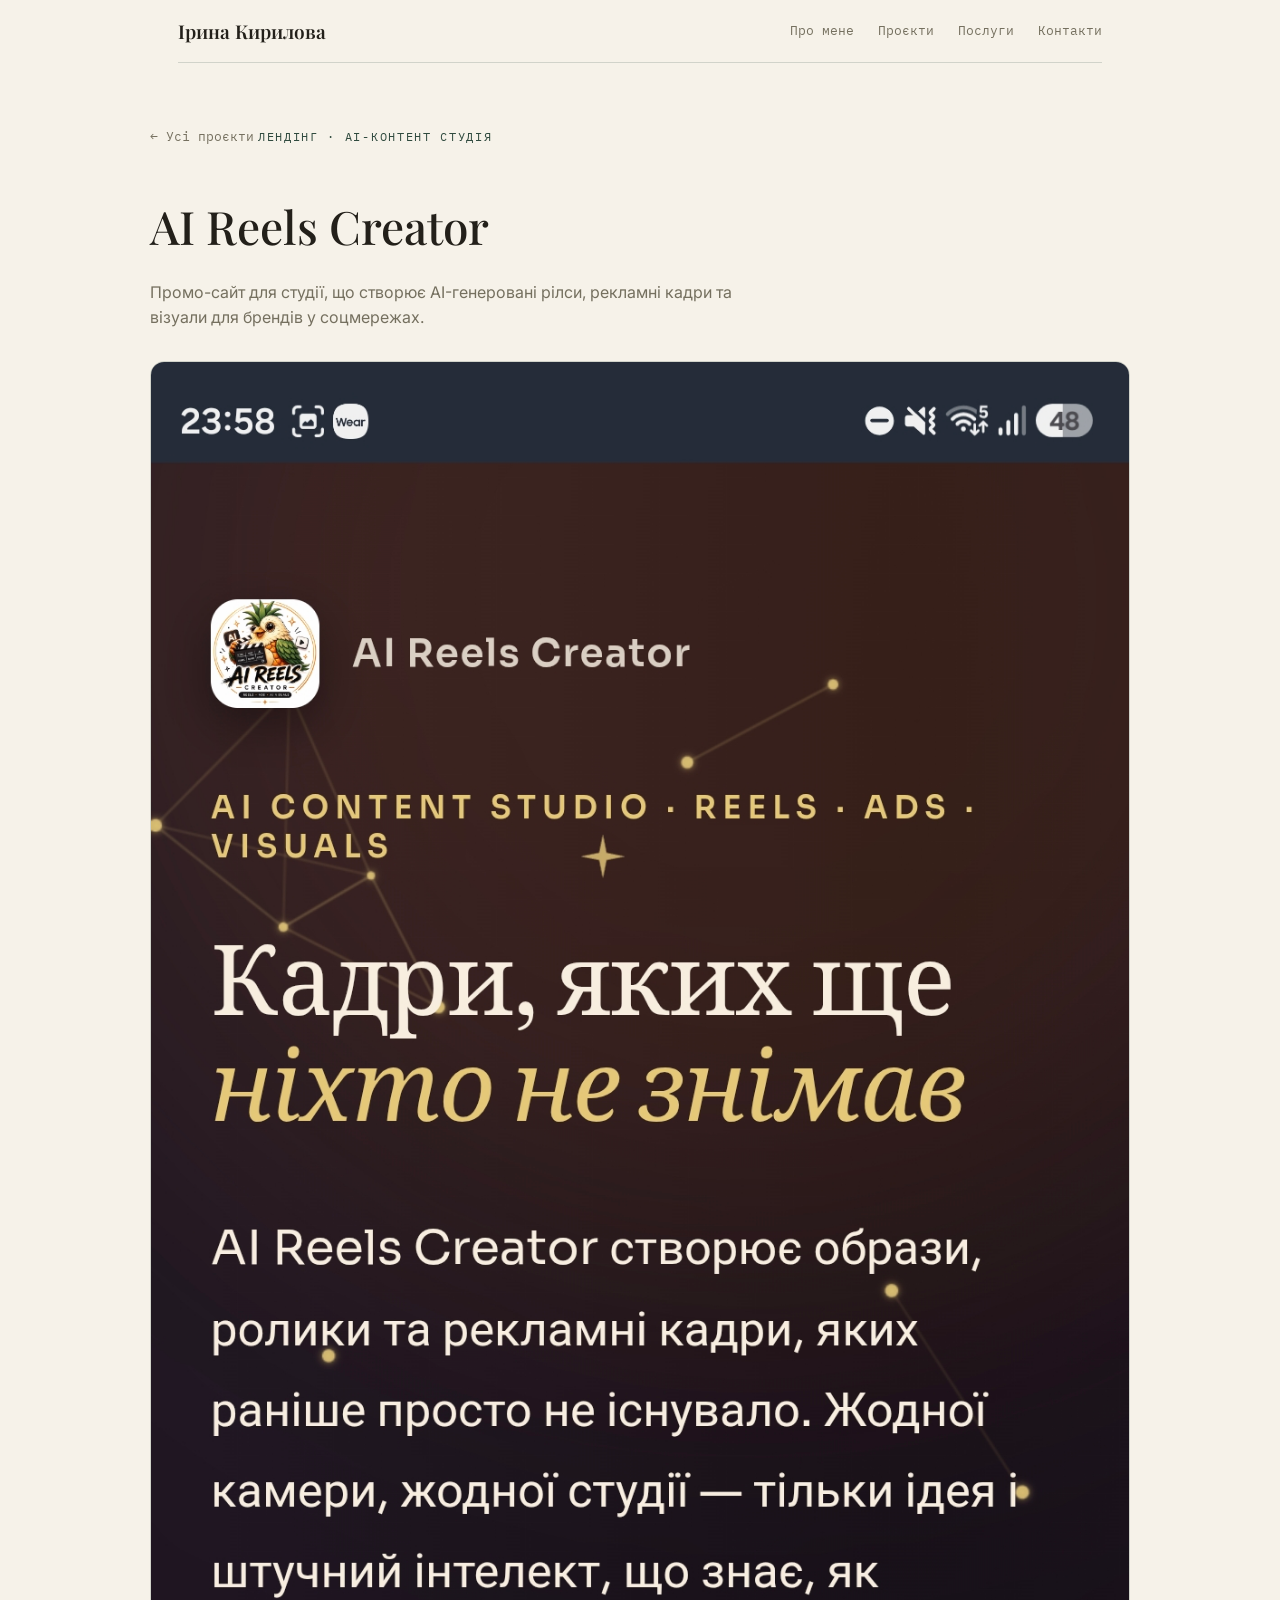
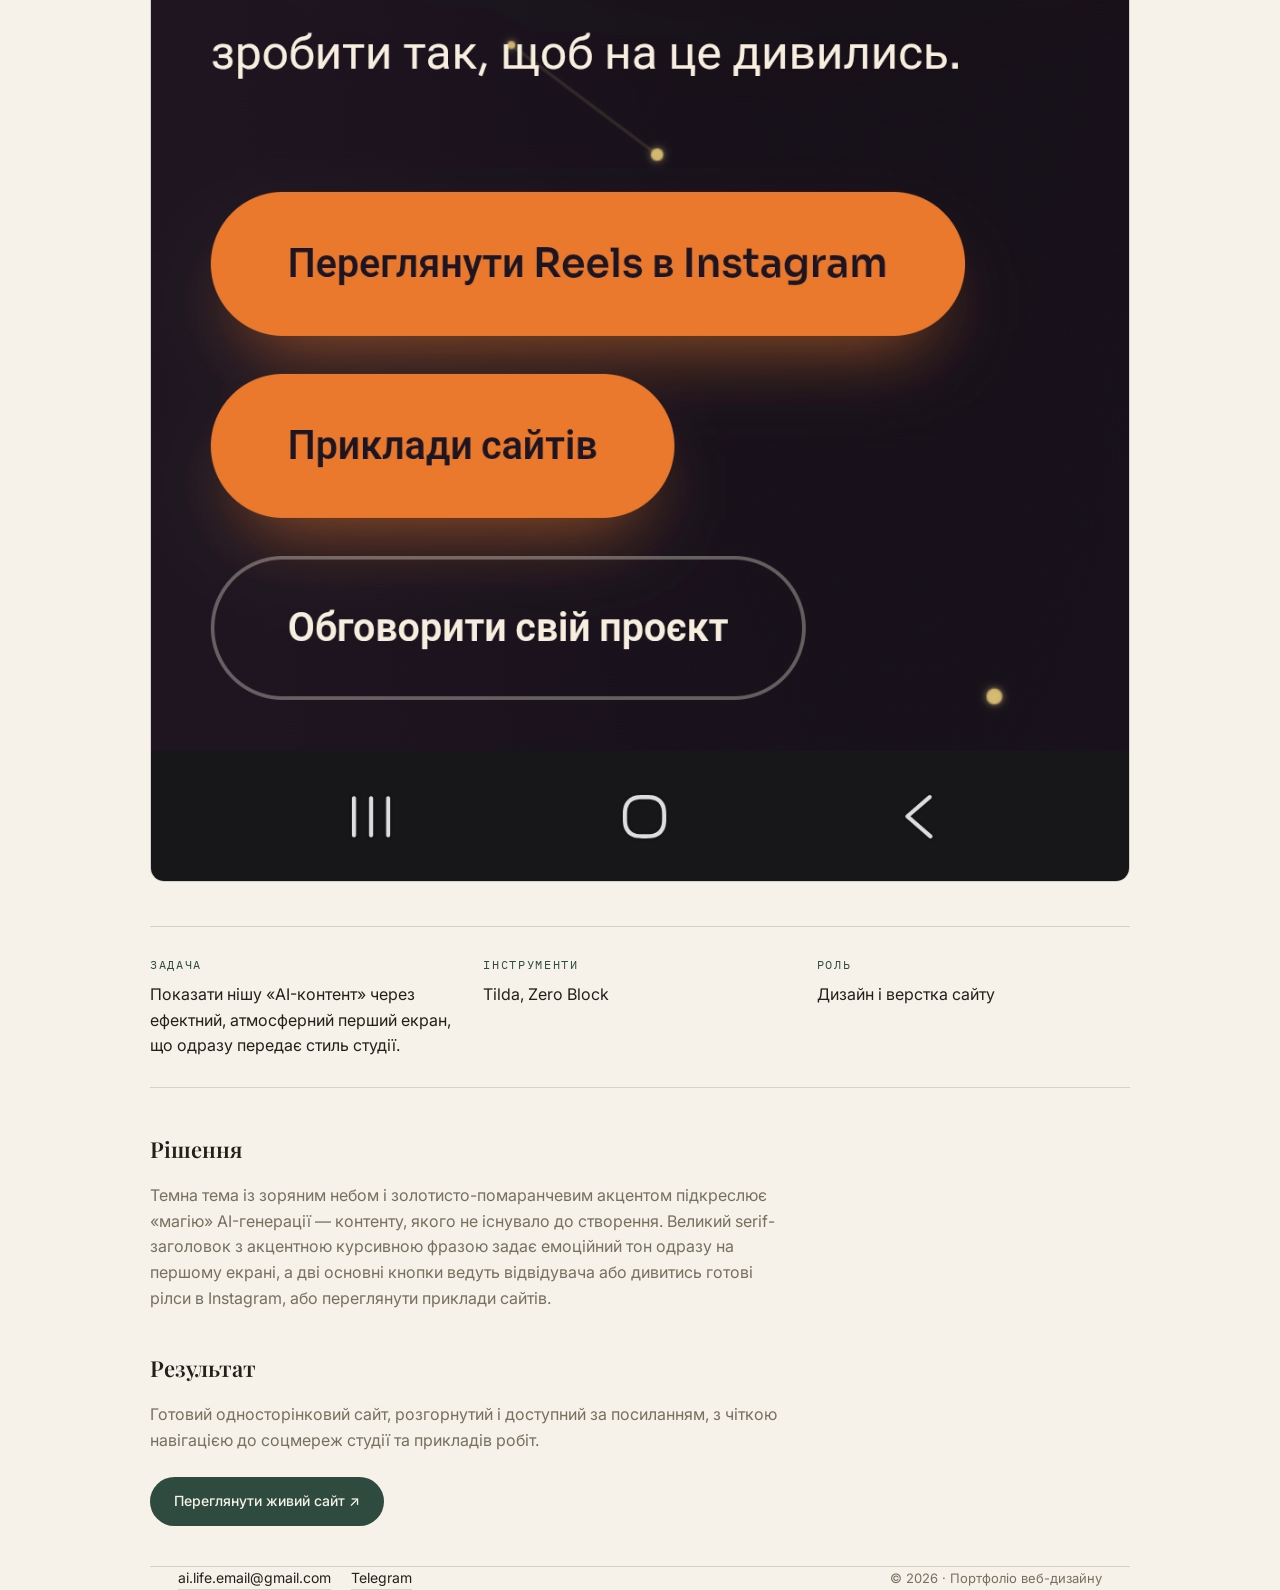
==== cases/ai-reels-creator.html @ 3000259b "Add files via upload" ====
<!DOCTYPE html>
<html lang="uk">
<head>
<meta charset="UTF-8">
<meta name="viewport" content="width=device-width, initial-scale=1.0">
<title>Кейс: AI Reels Creator — Портфоліо</title>
<meta name="description" content="Кейс: лендінг для студії AI Reels Creator на Tilda.">
<link rel="stylesheet" href="../style.css">
</head>
<body>

<header class="wrap">
  <div class="nav">
    <div class="nav-name">Ірина Кирилова</div>
    <div class="nav-links">
      <a href="../index.html#about">Про мене</a>
      <a href="../index.html#projects">Проєкти</a>
      <a href="../index.html#services">Послуги</a>
      <a href="../index.html#contact">Контакти</a>
    </div>
  </div>
</header>

<section class="wrap case-hero">
  <a class="case-back" href="../index.html#projects">← Усі проєкти</a>
  <span class="eyebrow">Лендінг · AI-контент студія</span>
  <h1>AI Reels Creator</h1>
  <p style="color:var(--text-muted); max-width:600px; font-size:16px;">
    Промо-сайт для студії, що створює AI-генеровані рілси, рекламні кадри та візуали для брендів у соцмережах.
  </p>

  <div class="case-cover">
    <img src="../assets/screenshots/ai-reels-creator-hero.jpg" alt="Головний екран сайту AI Reels Creator">
  </div>

  <div class="case-meta">
    <div>
      <span class="eyebrow">Задача</span>
      Показати нішу «AI-контент» через ефектний, атмосферний перший екран, що одразу передає стиль студії.
    </div>
    <div>
      <span class="eyebrow">Інструменти</span>
      Tilda, Zero Block
    </div>
    <div>
      <span class="eyebrow">Роль</span>
      Дизайн і верстка сайту
    </div>
  </div>

  <div class="case-body">
    <h2>Рішення</h2>
    <p>
      Темна тема із зоряним небом і золотисто-помаранчевим акцентом підкреслює «магію» AI-генерації —
      контенту, якого не існувало до створення. Великий serif-заголовок з акцентною курсивною фразою
      задає емоційний тон одразу на першому екрані, а дві основні кнопки ведуть відвідувача або
      дивитись готові рілси в Instagram, або переглянути приклади сайтів.
    </p>
    <h2>Результат</h2>
    <p>
      Готовий односторінковий сайт, розгорнутий і доступний за посиланням, з чіткою навігацією
      до соцмереж студії та прикладів робіт.
    </p>
    <div class="btn-row" style="margin-top:24px;">
      <a class="btn btn-primary" href="https://gregarious-figolla-b97cef.netlify.app/" target="_blank" rel="noopener">Переглянути живий сайт ↗</a>
    </div>
  </div>
</section>

<footer class="wrap">
  <div class="contacts">
    <a href="mailto:ai.life.email@gmail.com">ai.life.email@gmail.com</a>
    <a href="https://t.me/KyrylovaIryna" target="_blank" rel="noopener">Telegram</a>
  </div>
  <div class="copy">© 2026 · Портфоліо веб-дизайну</div>
</footer>

</body>
</html>
---- style.css ----
@import url('https://fonts.googleapis.com/css2?family=Playfair+Display:ital,wght@0,500;0,600;1,500;1,600&family=Inter:wght@400;500;600&family=IBM+Plex+Mono:wght@400;500&display=swap');

:root {
  --bg: #f6f2e9;
  --surface: #ffffff;
  --surface-2: #eee8db;
  --accent-gold: #2f4a3e;
  --accent-coral: #1e332b;
  --text: #23201a;
  --text-muted: #75705f;
  --line: rgba(47, 74, 62, 0.18);
  --radius: 14px;
}

* { box-sizing: border-box; }

html { scroll-behavior: smooth; }

body {
  margin: 0;
  background: var(--bg);
  color: var(--text);
  font-family: 'Inter', sans-serif;
  line-height: 1.6;
  -webkit-font-smoothing: antialiased;
}

body::before {
  content: '';
  position: fixed;
  inset: 0;
  pointer-events: none;
  z-index: 0;
}

a { color: inherit; }

.wrap {
  max-width: 980px;
  margin: 0 auto;
  padding: 0 28px;
  position: relative;
  z-index: 1;
}

.eyebrow {
  font-family: 'IBM Plex Mono', monospace;
  font-size: 12px;
  letter-spacing: 0.14em;
  text-transform: uppercase;
  color: var(--accent-gold);
}

/* ---------- Header ---------- */
header {
  padding: 28px 0 0;
}
.nav {
  display: flex;
  justify-content: space-between;
  align-items: center;
  padding: 16px 0;
  border-bottom: 1px solid var(--line);
}
.nav-name {
  font-family: 'Playfair Display', serif;
  font-size: 19px;
  font-weight: 600;
}
.nav-links {
  display: flex;
  gap: 24px;
  font-family: 'IBM Plex Mono', monospace;
  font-size: 13px;
  color: var(--text-muted);
}
.nav-links a { text-decoration: none; }
.nav-links a:hover { color: var(--accent-gold); }

/* ---------- Hero ---------- */
.hero {
  padding: 96px 0 80px;
  position: relative;
}
.hero-line {
  position: absolute;
  top: 0;
  right: -40px;
  width: 340px;
  height: 340px;
  opacity: 0.5;
  pointer-events: none;
}
.hero h1 {
  font-family: 'Playfair Display', serif;
  font-weight: 500;
  font-size: clamp(38px, 6vw, 60px);
  line-height: 1.12;
  margin: 20px 0 6px;
  max-width: 720px;
}
.hero h1 em {
  font-style: italic;
  font-weight: 600;
  color: var(--accent-gold);
}
.hero p.lead {
  max-width: 540px;
  color: var(--text-muted);
  font-size: 17px;
  margin: 20px 0 34px;
}
.btn-row { display: flex; gap: 14px; flex-wrap: wrap; }
.btn {
  display: inline-flex;
  align-items: center;
  gap: 8px;
  padding: 13px 24px;
  border-radius: 999px;
  font-size: 14px;
  font-weight: 500;
  text-decoration: none;
  transition: transform 0.15s ease, opacity 0.15s ease;
}
.btn:hover { transform: translateY(-1px); }
.btn-primary {
  background: var(--accent-gold);
  color: var(--bg);
}
.btn-ghost {
  border: 1px solid var(--line);
  color: var(--text);
}
.btn-ghost:hover { border-color: var(--accent-gold); }

/* ---------- Section headings ---------- */
.section { padding: 70px 0; border-top: 1px solid var(--line); }
.section-head { margin-bottom: 40px; }
.section-head h2 {
  font-family: 'Playfair Display', serif;
  font-weight: 500;
  font-size: 30px;
  margin: 10px 0 0;
}

/* ---------- Project list (constellation) ---------- */
.projects {
  position: relative;
  display: flex;
  flex-direction: column;
  gap: 0;
}
.projects::before {
  content: '';
  position: absolute;
  left: 7px;
  top: 14px;
  bottom: 14px;
  width: 1px;
  background: linear-gradient(to bottom, var(--accent-gold), transparent 95%);
  opacity: 0.35;
}
.project-card {
  position: relative;
  padding: 30px 0 30px 40px;
  border-bottom: 1px solid var(--line);
}
.project-card:last-child { border-bottom: none; }
.project-card::before {
  content: '';
  position: absolute;
  left: 3px;
  top: 38px;
  width: 9px;
  height: 9px;
  border-radius: 50%;
  background: var(--accent-gold);
  box-shadow: 0 0 0 4px rgba(227,167,91,0.15);
}
.project-inner {
  display: grid;
  grid-template-columns: 220px 1fr;
  gap: 28px;
  align-items: start;
}
.project-thumb {
  width: 220px;
  height: 150px;
  border-radius: var(--radius);
  overflow: hidden;
  background: var(--surface);
  border: 1px solid var(--line);
}
.project-thumb img {
  width: 100%;
  height: 100%;
  object-fit: cover;
  object-position: top;
  display: block;
}
.project-thumb.placeholder {
  display: flex;
  align-items: center;
  justify-content: center;
  color: var(--text-muted);
  font-family: 'IBM Plex Mono', monospace;
  font-size: 12px;
  text-align: center;
  padding: 12px;
}
.project-title {
  font-family: 'Playfair Display', serif;
  font-size: 22px;
  font-weight: 600;
  margin: 0 0 8px;
}
.project-desc {
  color: var(--text-muted);
  font-size: 15px;
  margin: 0 0 14px;
  max-width: 520px;
}
.tags { display: flex; gap: 8px; flex-wrap: wrap; margin-bottom: 14px; }
.tag {
  font-family: 'IBM Plex Mono', monospace;
  font-size: 11px;
  letter-spacing: 0.04em;
  padding: 4px 10px;
  border-radius: 999px;
  border: 1px solid var(--line);
  color: var(--accent-gold);
}
.project-links { display: flex; gap: 18px; font-size: 14px; }
.project-links a {
  text-decoration: none;
  color: var(--text);
  border-bottom: 1px solid var(--accent-gold);
  padding-bottom: 1px;
}
.project-links a:hover { color: var(--accent-gold); }
.status-badge {
  font-family: 'IBM Plex Mono', monospace;
  font-size: 11px;
  color: var(--text-muted);
}

/* ---------- Services ---------- */
.services-grid {
  display: grid;
  grid-template-columns: repeat(auto-fit, minmax(200px, 1fr));
  gap: 20px;
}
.service {
  background: var(--surface);
  border: 1px solid var(--line);
  border-radius: var(--radius);
  padding: 24px;
}
.service h3 {
  font-family: 'Playfair Display', serif;
  font-size: 18px;
  font-weight: 600;
  margin: 0 0 10px;
}
.service p {
  color: var(--text-muted);
  font-size: 14px;
  margin: 0;
}

/* ---------- Footer ---------- */
footer {
  padding: 50px 0 60px;
  border-top: 1px solid var(--line);
  display: flex;
  justify-content: space-between;
  align-items: center;
  flex-wrap: wrap;
  gap: 16px;
}
footer .contacts { display: flex; gap: 20px; font-size: 14px; }
footer .contacts a { text-decoration: none; border-bottom: 1px solid var(--line); }
footer .contacts a:hover { border-color: var(--accent-gold); color: var(--accent-gold); }
footer .copy { color: var(--text-muted); font-size: 13px; }

/* ---------- Case page ---------- */
.case-hero { padding: 60px 0 40px; }
.case-back {
  font-family: 'IBM Plex Mono', monospace;
  font-size: 13px;
  color: var(--text-muted);
  text-decoration: none;
  display: inline-block;
  margin-bottom: 28px;
}
.case-back:hover { color: var(--accent-gold); }
.case-hero h1 {
  font-family: 'Playfair Display', serif;
  font-weight: 500;
  font-size: clamp(32px, 5vw, 46px);
  margin: 14px 0;
}
.case-cover {
  width: 100%;
  border-radius: var(--radius);
  border: 1px solid var(--line);
  overflow: hidden;
  margin: 30px 0 10px;
}
.case-cover img { width: 100%; display: block; }
.case-meta {
  display: grid;
  grid-template-columns: repeat(3, 1fr);
  gap: 20px;
  margin: 44px 0;
  padding: 28px 0;
  border-top: 1px solid var(--line);
  border-bottom: 1px solid var(--line);
}
.case-meta div .eyebrow { display: block; margin-bottom: 8px; }
.case-body h2 {
  font-family: 'Playfair Display', serif;
  font-size: 22px;
  font-weight: 600;
  margin: 40px 0 12px;
}
.case-body p { color: var(--text-muted); max-width: 640px; }

/* ---------- Responsive ---------- */
@media (max-width: 720px) {
  .project-inner { grid-template-columns: 1fr; }
  .project-thumb { width: 100%; height: 190px; }
  .services-grid { grid-template-columns: 1fr; }
  .case-meta { grid-template-columns: 1fr; }
  footer { flex-direction: column; align-items: flex-start; }
}

@media (prefers-reduced-motion: reduce) {
  html { scroll-behavior: auto; }
  .btn { transition: none; }
}

:focus-visible {
  outline: 2px solid var(--accent-gold);
  outline-offset: 3px;
}
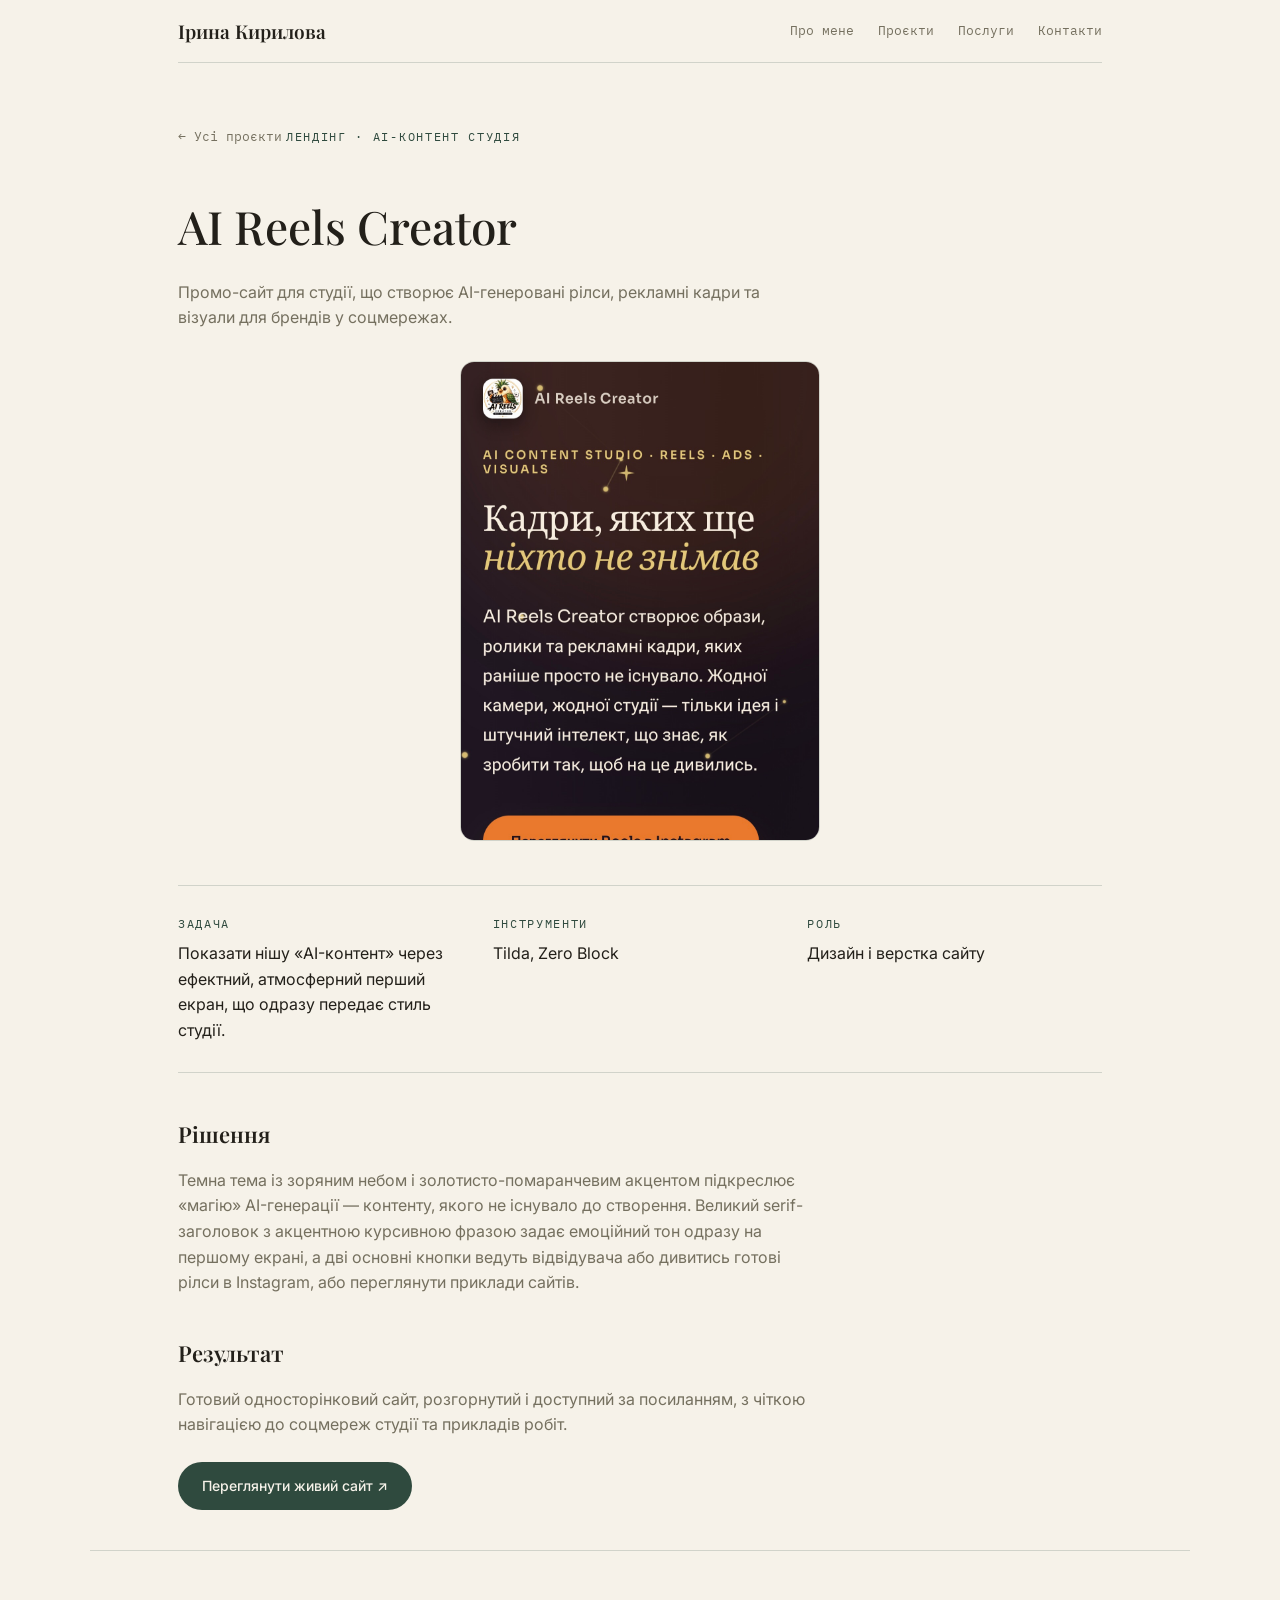
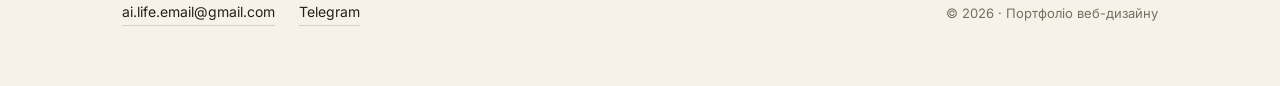
==== commit 11e6e348: "Add files via upload" ====
--- a/cases/ai-reels-creator.html
+++ b/cases/ai-reels-creator.html
@@ -75,5 +75,22 @@
   <div class="copy">© 2026 · Портфоліо веб-дизайну</div>
 </footer>
 
+<button type="button" class="scroll-top-btn" id="scrollTopBtn" aria-label="Нагору">
+  <svg viewBox="0 0 24 24" fill="none" stroke="currentColor" stroke-width="2" stroke-linecap="round" stroke-linejoin="round"><path d="M18 15l-6-6-6 6"/></svg>
+</button>
+
+<script>
+(function() {
+  const btn = document.getElementById('scrollTopBtn');
+  window.addEventListener('scroll', function() {
+    if (window.scrollY > 500) btn.classList.add('visible');
+    else btn.classList.remove('visible');
+  });
+  btn.addEventListener('click', function() {
+    window.scrollTo({ top: 0, behavior: 'smooth' });
+  });
+})();
+</script>
+
 </body>
 </html>
--- a/style.css
+++ b/style.css
@@ -53,7 +53,7 @@
 
 /* ---------- Header ---------- */
 header {
-  padding: 28px 0 0;
+  padding-top: 28px;
 }
 .nav {
   display: flex;
@@ -79,7 +79,8 @@
 
 /* ---------- Hero ---------- */
 .hero {
-  padding: 96px 0 80px;
+  padding-top: 96px;
+  padding-bottom: 80px;
   position: relative;
 }
 .hero-line {
@@ -133,8 +134,46 @@
 }
 .btn-ghost:hover { border-color: var(--accent-gold); }
 
+.nowrap { white-space: nowrap; }
+
+/* ---------- About ---------- */
+.about-section { border-top: none; padding-top: 0; }
+.about-grid {
+  display: grid;
+  grid-template-columns: 96px 1fr;
+  gap: 24px;
+  align-items: start;
+}
+.about-avatar {
+  width: 96px;
+  height: 96px;
+  border-radius: 50%;
+  background: var(--surface-2);
+  border: 1px solid var(--line);
+  display: flex;
+  align-items: center;
+  justify-content: center;
+  font-family: 'Playfair Display', serif;
+  font-size: 28px;
+  font-weight: 600;
+  color: var(--accent-gold);
+  flex-shrink: 0;
+}
+.about-name {
+  font-family: 'Playfair Display', serif;
+  font-weight: 500;
+  font-size: 24px;
+  margin: 8px 0 12px;
+}
+.about-text {
+  color: var(--text-muted);
+  font-size: 15px;
+  max-width: 520px;
+  margin: 0;
+}
+
 /* ---------- Section headings ---------- */
-.section { padding: 70px 0; border-top: 1px solid var(--line); }
+.section { padding-top: 70px; padding-bottom: 70px; border-top: 1px solid var(--line); }
 .section-head { margin-bottom: 40px; }
 .section-head h2 {
   font-family: 'Playfair Display', serif;
@@ -247,9 +286,10 @@
 /* ---------- Services ---------- */
 .services-grid {
   display: grid;
-  grid-template-columns: repeat(auto-fit, minmax(200px, 1fr));
+  grid-template-columns: repeat(3, 1fr);
   gap: 20px;
 }
+.service:last-child { grid-column: span 2; }
 .service {
   background: var(--surface);
   border: 1px solid var(--line);
@@ -269,22 +309,25 @@
 }
 
 /* ---------- Footer ---------- */
-footer {
-  padding: 50px 0 60px;
+footer.wrap {
+  max-width: 1100px;
+  padding: 50px 32px 60px;
   border-top: 1px solid var(--line);
   display: flex;
   justify-content: space-between;
   align-items: center;
   flex-wrap: wrap;
-  gap: 16px;
-}
-footer .contacts { display: flex; gap: 20px; font-size: 14px; }
-footer .contacts a { text-decoration: none; border-bottom: 1px solid var(--line); }
-footer .contacts a:hover { border-color: var(--accent-gold); color: var(--accent-gold); }
+  gap: 20px;
+}
+footer .contacts { display: flex; gap: 24px; font-size: 14px; align-items: center; flex-wrap: wrap; }
+footer .contacts a { text-decoration: none; border-bottom: 1px solid var(--line); padding-bottom: 1px; cursor: pointer; }
+footer .contacts a:hover,
+footer .contacts a:active { border-color: var(--accent-gold); color: var(--accent-gold); }
+footer .contacts .btn { margin-left: 8px; }
 footer .copy { color: var(--text-muted); font-size: 13px; }
 
 /* ---------- Case page ---------- */
-.case-hero { padding: 60px 0 40px; }
+.case-hero { padding-top: 60px; padding-bottom: 40px; }
 .case-back {
   font-family: 'IBM Plex Mono', monospace;
   font-size: 13px;
@@ -302,12 +345,23 @@
 }
 .case-cover {
   width: 100%;
+  max-width: 360px;
+  height: 480px;
+  margin-left: auto;
+  margin-right: auto;
   border-radius: var(--radius);
   border: 1px solid var(--line);
   overflow: hidden;
-  margin: 30px 0 10px;
-}
-.case-cover img { width: 100%; display: block; }
+  margin-top: 30px;
+  margin-bottom: 10px;
+}
+.case-cover img {
+  width: 100%;
+  height: 100%;
+  object-fit: cover;
+  object-position: top;
+  display: block;
+}
 .case-meta {
   display: grid;
   grid-template-columns: repeat(3, 1fr);
@@ -331,9 +385,46 @@
   .project-inner { grid-template-columns: 1fr; }
   .project-thumb { width: 100%; height: 190px; }
   .services-grid { grid-template-columns: 1fr; }
+  .service:last-child { grid-column: span 1; }
   .case-meta { grid-template-columns: 1fr; }
-  footer { flex-direction: column; align-items: flex-start; }
-}
+  .case-cover { max-width: 100%; height: 360px; }
+  footer.wrap { flex-direction: column; align-items: flex-start; }
+
+  .wrap { padding: 0 20px; }
+  .nav {
+    flex-direction: column;
+    align-items: flex-start;
+    gap: 12px;
+    padding: 14px 0;
+  }
+  .nav-name { font-size: 18px; }
+  .nav-links {
+    flex-wrap: wrap;
+    gap: 10px 16px;
+    width: 100%;
+  }
+  .hero { padding-top: 48px; padding-bottom: 48px; }
+  .hero .eyebrow { letter-spacing: 0.08em; font-size: 11px; }
+  .hero h1 {
+    font-size: 27px;
+    line-height: 1.22;
+    letter-spacing: -0.01em;
+    margin: 12px 0 8px;
+  }
+  .hero p.lead { font-size: 15px; }
+  #about > div,
+  .about-grid {
+    grid-template-columns: 1fr !important;
+    justify-items: center;
+    text-align: center;
+    gap: 14px !important;
+  }
+  .about-avatar { margin: 0 auto; }
+  .about-text { max-width: 100%; }
+  .case-hero h1 { font-size: 28px; }
+  .case-hero .eyebrow { letter-spacing: 0.08em; font-size: 11px; }
+}
+
 
 @media (prefers-reduced-motion: reduce) {
   html { scroll-behavior: auto; }
@@ -344,3 +435,138 @@
   outline: 2px solid var(--accent-gold);
   outline-offset: 3px;
 }
+
+/* ---------- Scroll to top ---------- */
+.scroll-top-btn {
+  position: fixed;
+  right: 20px;
+  bottom: 20px;
+  width: 46px;
+  height: 46px;
+  border-radius: 50%;
+  background: var(--surface);
+  border: 1px solid var(--line);
+  color: var(--accent-gold);
+  display: flex;
+  align-items: center;
+  justify-content: center;
+  cursor: pointer;
+  box-shadow: 0 4px 14px rgba(35, 32, 26, 0.12);
+  opacity: 0;
+  transform: translateY(8px);
+  pointer-events: none;
+  transition: opacity 0.2s ease, transform 0.2s ease, border-color 0.2s ease;
+  z-index: 50;
+}
+.scroll-top-btn.visible {
+  opacity: 1;
+  transform: translateY(0);
+  pointer-events: auto;
+}
+.scroll-top-btn:hover { border-color: var(--accent-gold); }
+.scroll-top-btn svg { width: 18px; height: 18px; }
+
+@media (max-width: 480px) {
+  .scroll-top-btn { right: 14px; bottom: 14px; width: 42px; height: 42px; }
+}
+
+/* ---------- Contact modal ---------- */
+.modal-overlay {
+  position: fixed;
+  inset: 0;
+  background: rgba(35, 32, 26, 0.55);
+  display: flex;
+  align-items: center;
+  justify-content: center;
+  padding: 20px;
+  z-index: 100;
+  opacity: 0;
+  pointer-events: none;
+  transition: opacity 0.2s ease;
+}
+.modal-overlay.open {
+  opacity: 1;
+  pointer-events: auto;
+}
+.modal-box {
+  background: var(--surface);
+  border: 1px solid var(--line);
+  border-radius: var(--radius);
+  padding: 32px;
+  width: 100%;
+  max-width: 420px;
+  position: relative;
+  transform: translateY(8px);
+  transition: transform 0.2s ease;
+}
+.modal-overlay.open .modal-box { transform: translateY(0); }
+.modal-close {
+  position: absolute;
+  top: 14px;
+  right: 16px;
+  background: none;
+  border: none;
+  font-size: 22px;
+  line-height: 1;
+  color: var(--text-muted);
+  cursor: pointer;
+  padding: 4px;
+}
+.modal-close:hover { color: var(--text); }
+.modal-title {
+  font-family: 'Playfair Display', serif;
+  font-weight: 600;
+  font-size: 22px;
+  margin: 0 0 6px;
+}
+.modal-sub {
+  color: var(--text-muted);
+  font-size: 14px;
+  margin: 0 0 20px;
+}
+.form-group { margin-bottom: 16px; }
+.form-group label {
+  display: block;
+  font-family: 'IBM Plex Mono', monospace;
+  font-size: 11px;
+  letter-spacing: 0.04em;
+  text-transform: uppercase;
+  color: var(--text-muted);
+  margin-bottom: 6px;
+}
+.form-group input,
+.form-group textarea {
+  width: 100%;
+  background: var(--surface-2);
+  border: 1px solid var(--line);
+  border-radius: 8px;
+  padding: 11px 13px;
+  font-family: 'Inter', sans-serif;
+  font-size: 14px;
+  color: var(--text);
+  resize: vertical;
+}
+.form-group input:focus,
+.form-group textarea:focus {
+  outline: none;
+  border-color: var(--accent-gold);
+}
+.field-error {
+  display: block;
+  font-size: 12px;
+  color: #b3432f;
+  margin-top: 5px;
+  min-height: 14px;
+}
+.form-status {
+  font-size: 13px;
+  text-align: center;
+  margin: 14px 0 0;
+  min-height: 18px;
+}
+.form-status.success { color: var(--accent-gold); }
+.form-status.error { color: #b3432f; }
+
+@media (max-width: 480px) {
+  .modal-box { padding: 26px 22px; }
+}
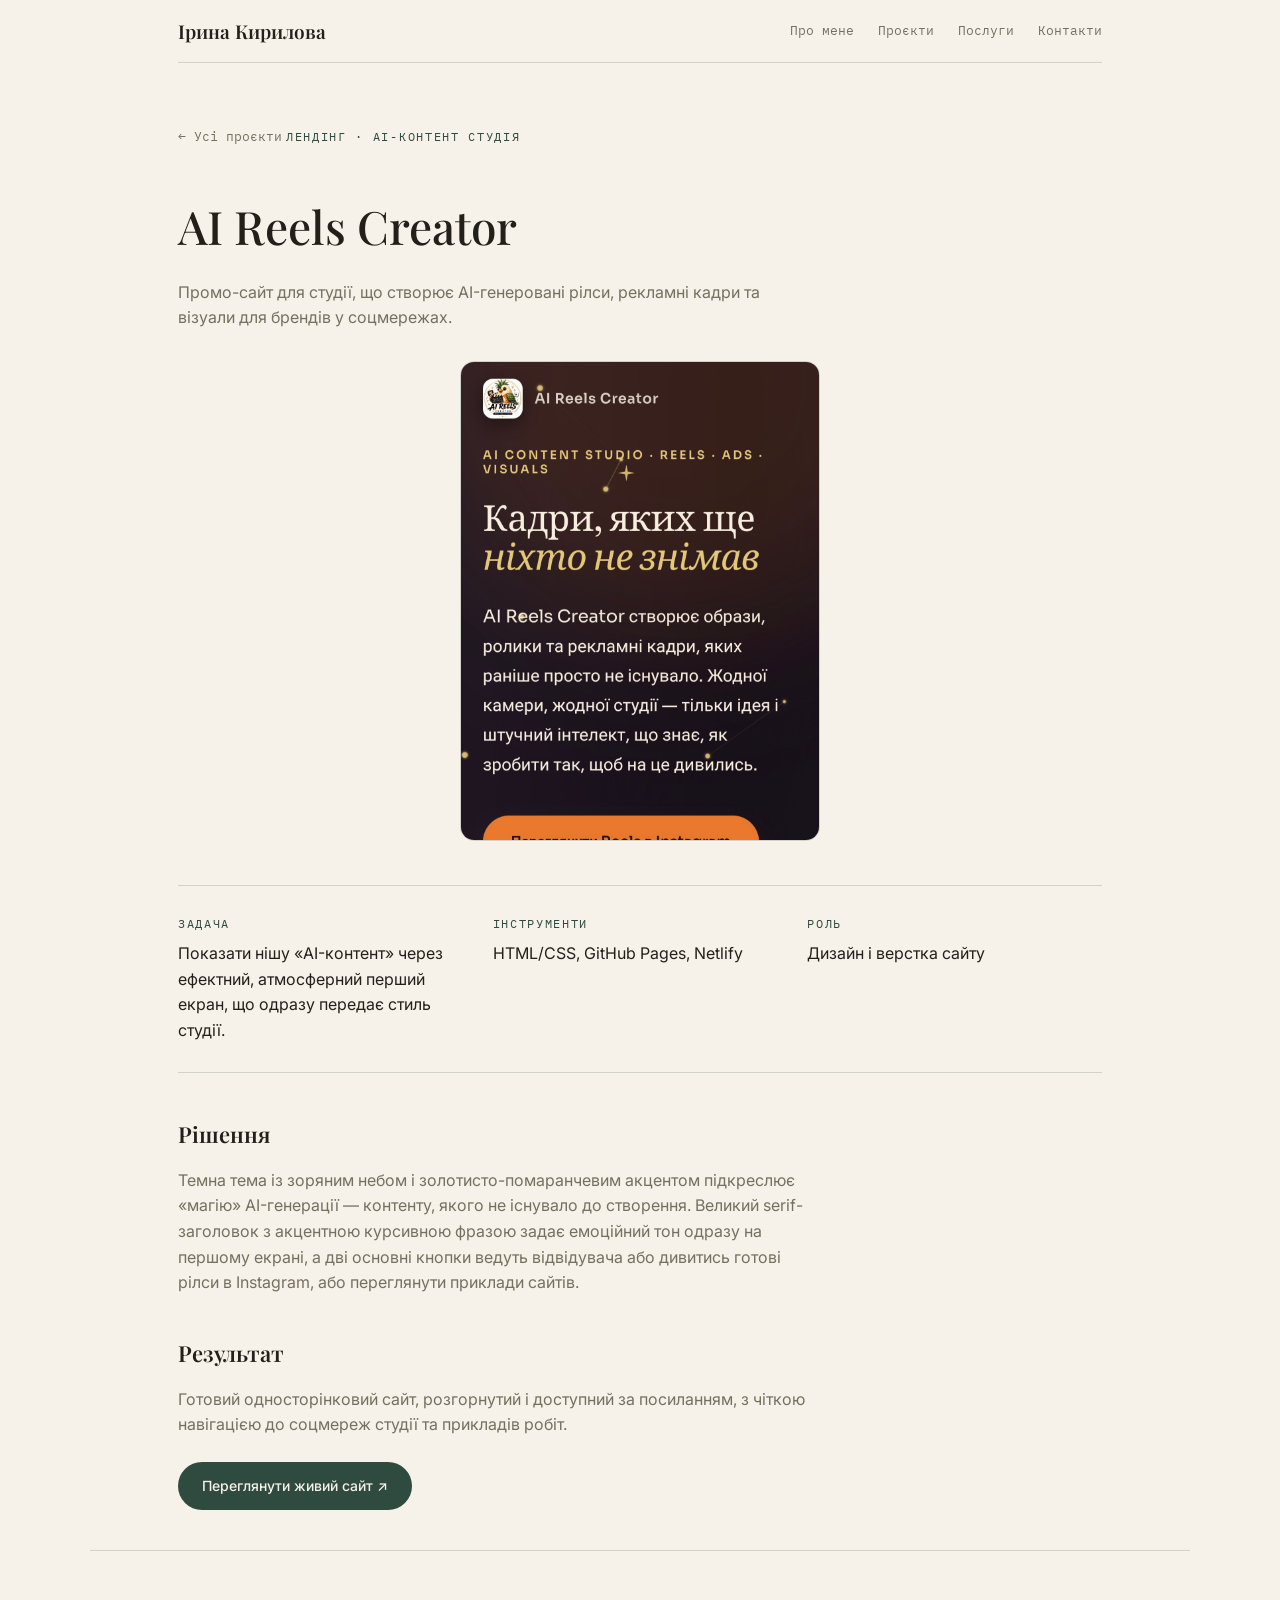
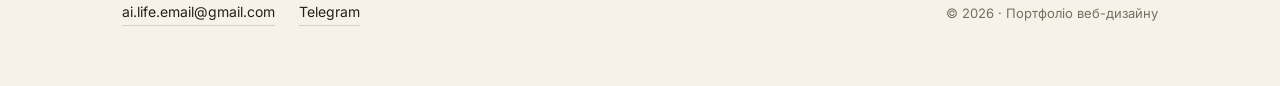
==== commit 07112b93: "Add files via upload" ====
--- a/cases/ai-reels-creator.html
+++ b/cases/ai-reels-creator.html
@@ -4,7 +4,7 @@
 <meta charset="UTF-8">
 <meta name="viewport" content="width=device-width, initial-scale=1.0">
 <title>Кейс: AI Reels Creator — Портфоліо</title>
-<meta name="description" content="Кейс: лендінг для студії AI Reels Creator на Tilda.">
+<meta name="description" content="Кейс: лендінг для студії AI Reels Creator.">
 <link rel="stylesheet" href="../style.css">
 </head>
 <body>
@@ -40,7 +40,7 @@
     </div>
     <div>
       <span class="eyebrow">Інструменти</span>
-      Tilda, Zero Block
+      HTML/CSS, GitHub Pages, Netlify
     </div>
     <div>
       <span class="eyebrow">Роль</span>
